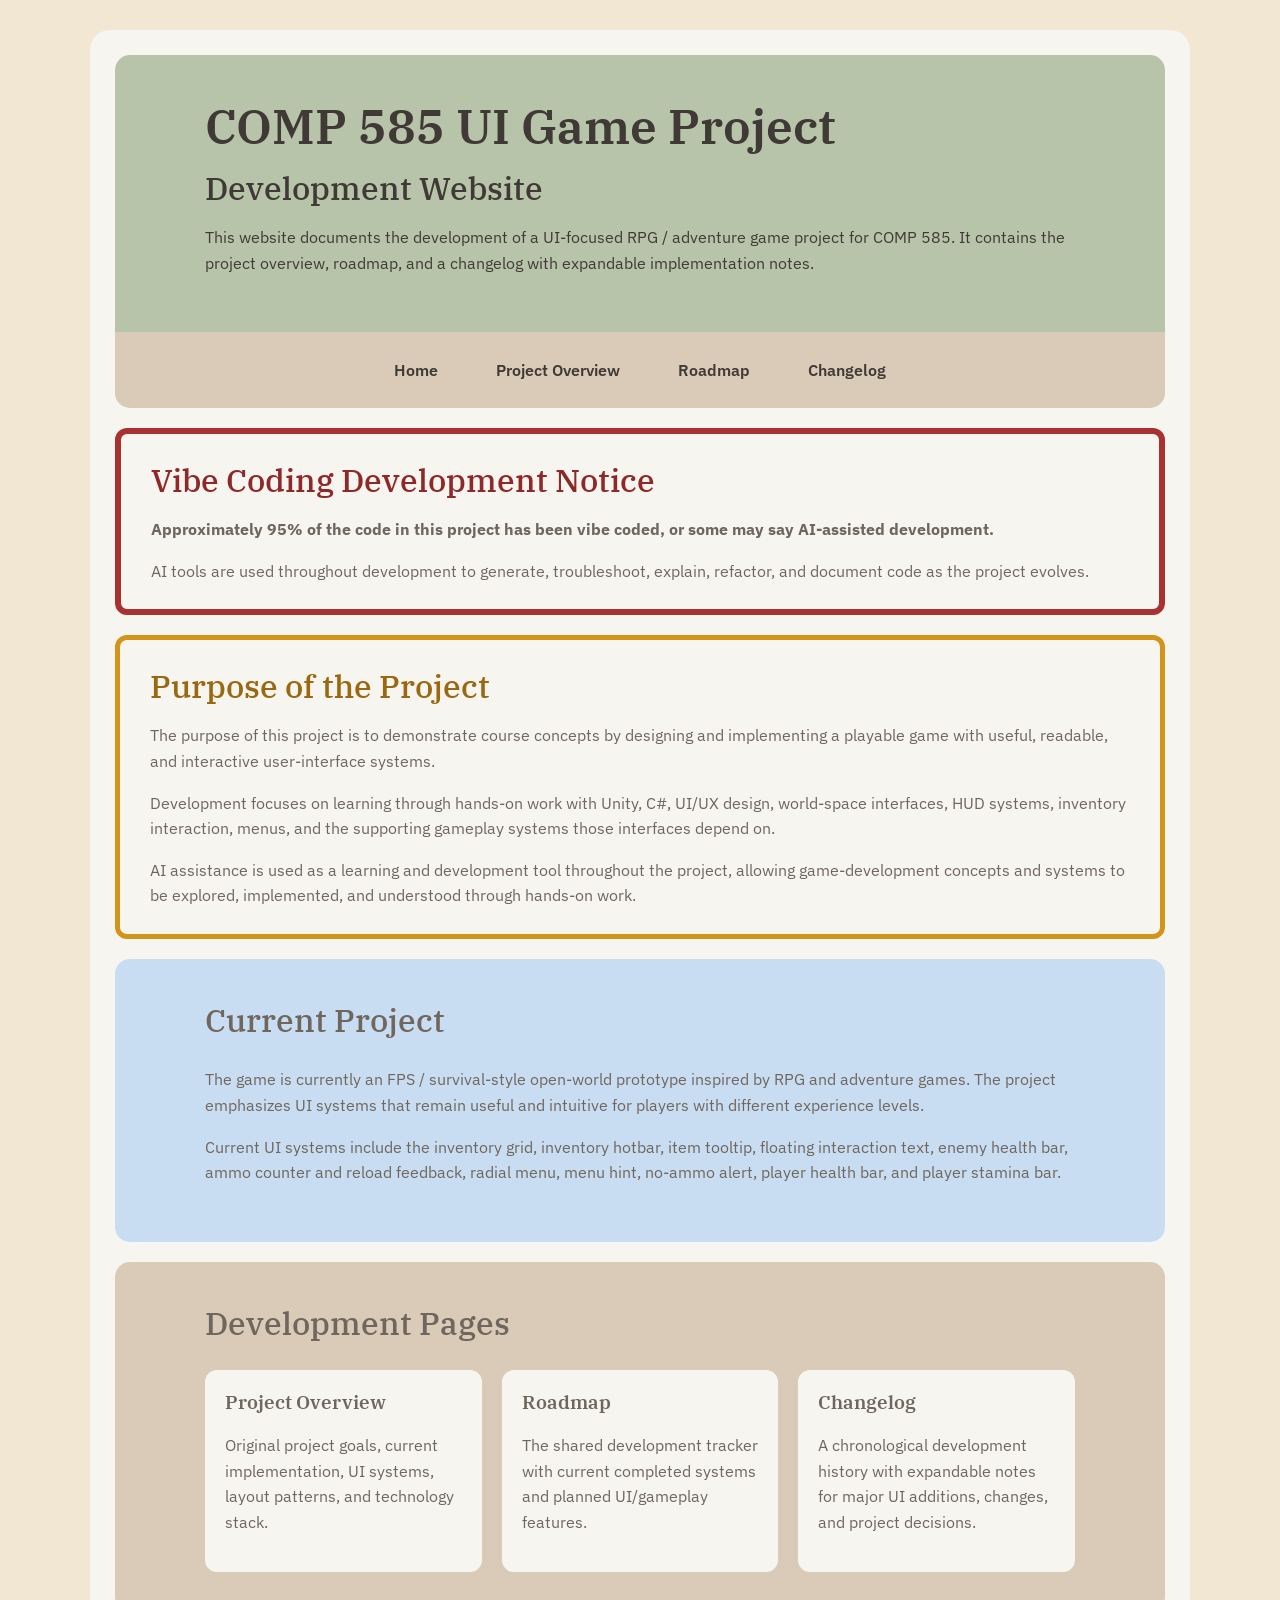
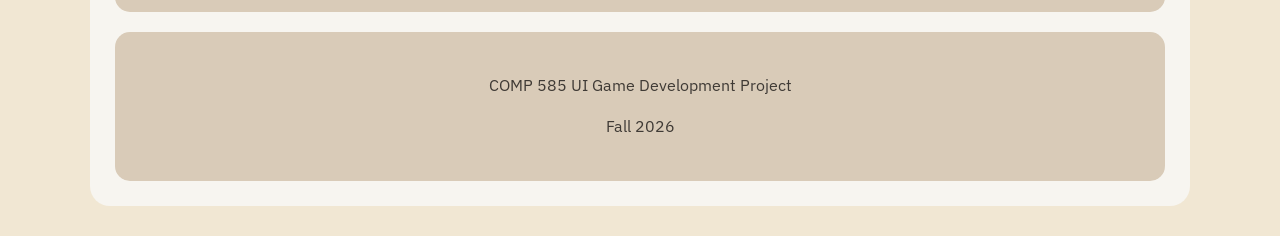
==== index.html @ ec02bbdd "Initial Files Initial Files" ====
<!doctype html>
<html lang="en">

<head>
  <meta charset="UTF-8" />
  <meta name="viewport" content="width=device-width, initial-scale=1.0" />
  <title>COMP 585 UI Game | Development</title>
  <link rel="preconnect" href="https://fonts.googleapis.com" />
  <link rel="preconnect" href="https://fonts.gstatic.com" crossorigin />
  <link
    href="https://fonts.googleapis.com/css2?family=IBM+Plex+Sans:wght@400;600&family=IBM+Plex+Serif:wght@500;600&display=swap"
    rel="stylesheet" />
  <link rel="stylesheet" href="css/styles.css" />
</head>

<body>
  <div class="site-container">
    <header>
      <div class="content-wrap">
        <h1>COMP 585 UI Game Project</h1>
        <h2>Development Website</h2>
        <p>
          This website documents the development of a UI-focused RPG /
          adventure game project for COMP 585. It contains the project
          overview, roadmap, and a changelog with expandable implementation
          notes.
        </p>
      </div>
    </header>

    <nav>
      <a href="index.html">Home</a>
      <a href="project.html">Project Overview</a>
      <a href="roadmap.html">Roadmap</a>
      <a href="changelog.html">Changelog</a>
    </nav>

    <section class="ai-notice">
      <div class="notice-content">
        <h2>Vibe Coding Development Notice</h2>
        <p>
          <strong>
            Approximately 95% of the code in this project has been vibe coded,
            or some may say AI-assisted development.
          </strong>
        </p>
        <p>
          AI tools are used throughout development to generate, troubleshoot,
          explain, refactor, and document code as the project evolves.
        </p>
      </div>
    </section>

    <section class="purpose-notice">
      <div class="notice-content">
        <h2>Purpose of the Project</h2>
        <p>
          The purpose of this project is to demonstrate course concepts by
          designing and implementing a playable game with useful, readable,
          and interactive user-interface systems.
        </p>
        <p>
          Development focuses on learning through hands-on work with Unity,
          C#, UI/UX design, world-space interfaces, HUD systems, inventory
          interaction, menus, and the supporting gameplay systems those
          interfaces depend on.
        </p>
        <p>
          AI assistance is used as a learning and development tool throughout the project, allowing game-development
          concepts and systems to be explored, implemented, and understood through hands-on work.
        </p>
      </div>
    </section>

    <main>
      <section class="welcome">
        <div class="content-wrap">
          <h2>Current Project</h2>
          <p>
            The game is currently an FPS / survival-style open-world prototype
            inspired by RPG and adventure games. The project emphasizes UI
            systems that remain useful and intuitive for players with
            different experience levels.
          </p>
          <p>
            Current UI systems include the inventory grid, inventory hotbar,
            item tooltip, floating interaction text, enemy health bar, ammo
            counter and reload feedback, radial menu, menu hint, no-ammo
            alert, player health bar, and player stamina bar.
          </p>
        </div>
      </section>

      <section class="links-section">
        <div class="content-wrap">
          <h2>Development Pages</h2>
          <div class="page-links">
            <a class="page-card" href="project.html">
              <h3>Project Overview</h3>
              <p>
                Original project goals, current implementation, UI systems,
                layout patterns, and technology stack.
              </p>
            </a>

            <a class="page-card" href="roadmap.html">
              <h3>Roadmap</h3>
              <p>
                The shared development tracker with current completed systems
                and planned UI/gameplay features.
              </p>
            </a>

            <a class="page-card" href="changelog.html">
              <h3>Changelog</h3>
              <p>
                A chronological development history with expandable notes for
                major UI additions, changes, and project decisions.
              </p>
            </a>
          </div>
        </div>
      </section>
    </main>

    <footer>
      <div class="content-wrap">
        <p>COMP 585 UI Game Development Project</p>
        <p>Fall 2026</p>
      </div>
    </footer>
  </div>
</body>

</html>
---- css/styles.css ----
/*
Color Palette

#C9DDF2 - Ocean Blue
#D9CBB8 - Sand
#B8C4A9 - Sage
#C9A89A - Dusty Clay
#F1E7D3 - Cream
#F7F5F0 - Soft Off-White
*/

/* Global styles
------------------------------------ */

html {
  box-sizing: border-box;
}

*,
*:before,
*:after {
  box-sizing: inherit;
}

body {
  margin: 0;
  padding: 30px;

  font-family: "IBM Plex Sans", sans-serif;

  color: #6f665e;
  background: #f1e7d3;
}

.site-container {
  background: #f7f5f0;

  padding: 25px;

  border-radius: 20px;

  max-width: 1100px;

  margin: 0 auto;
}

.content-wrap {
  max-width: 950px;

  margin: 0 auto;

  padding: 40px;

  overflow: hidden;
}

/* Text
------------------------------------ */

h1,
h2,
h3 {
  font-family: "IBM Plex Serif", serif;
}

h1 {
  font-size: 3em;
  font-weight: 600;

  margin-top: 0;
}

h2 {
  font-size: 2em;
  font-weight: 500;

  margin-top: 0;
}

h3 {
  font-weight: 600;
}

p {
  line-height: 1.6;
}

a {
  color: #4f6679;
}

a:hover {
  color: #2f4558;
}

/* Header
------------------------------------ */

header {
  background: #b8c4a9;

  color: #3f3a35;

  border-radius: 15px 15px 0 0;
}

header h1,
header h2 {
  margin-bottom: 10px;
}

/* Development Notices
------------------------------------ */

.ai-notice,
.purpose-notice {
  margin-top: 20px;
  margin-bottom: 20px;

  background: #f7f5f0;

  border-radius: 12px;
}

.notice-content {
  padding: 25px 30px;
}

.notice-content h2 {
  margin-top: 0;
  margin-bottom: 12px;

  color: #3f3a35;
}

.notice-content p:last-child {
  margin-bottom: 0;
}

/* AI-Assisted Development Notice */

.ai-notice {
  border: 6px solid #a83232;
}

.ai-notice h2 {
  color: #8f2929;
}

/* Project Purpose Notice */

.purpose-notice {
  border: 5px solid #d29419;
}

.purpose-notice h2 {
  color: #9a6810;
}

/* Navigation
------------------------------------ */

nav {
  background: #d9cbb8;

  text-align: center;

  padding: 15px;

  margin-bottom: 20px;

  border-radius: 0 0 15px 15px;
}

nav a {
  display: inline-block;

  margin: 5px 15px;

  padding: 8px 12px;

  text-decoration: none;

  font-weight: 600;

  color: #3f3a35;

  border-radius: 8px;
}

nav a:hover {
  background: #f7f5f0;
}

/* Main Sections
------------------------------------ */

section {
  margin-bottom: 20px;

  border-radius: 15px;
}

.welcome {
  background: #c9ddf2;
}

.links-section {
  background: #d9cbb8;
}

/* Collapsible Date Sections
------------------------------------ */

.page-content {
  max-width: 950px;
  margin: 20px auto;
}

.date-entry {
  background: #c9ddf2;

  margin-bottom: 20px;

  border-radius: 15px;

  overflow: hidden;
}

.date-entry summary {
  cursor: pointer;

  padding: 22px 30px;

  font-family: "IBM Plex Serif", serif;

  font-size: 1.6em;

  font-weight: 600;

  color: #3f3a35;

  list-style: none;

  user-select: none;
}

.date-entry summary::-webkit-details-marker {
  display: none;
}

.date-entry summary::after {
  content: "+";

  float: right;

  font-family: "IBM Plex Sans", sans-serif;

  font-size: 1.2em;

  font-weight: 600;
}

.date-entry[open] summary::after {
  content: "−";
}

.date-entry summary:hover {
  background: rgba(255, 255, 255, 0.25);
}

.date-description {
  display: block;

  margin-top: 5px;

  font-family: "IBM Plex Sans", sans-serif;

  font-size: 0.55em;

  font-weight: 400;

  color: #6f665e;
}

.date-content {
  padding: 0 30px 30px;
}

/* Documentation Feature Sections
------------------------------------ */

.feature {
  background: #f7f5f0;

  padding: 25px;

  margin-top: 20px;

  border-radius: 12px;
}

.feature:first-child {
  margin-top: 0;
}

.feature h3 {
  margin-top: 0;

  color: #3f3a35;
}

/* Changelog
------------------------------------ */

.change-list {
  background: #f7f5f0;

  padding: 25px 25px 25px 45px;

  border-radius: 12px;

  line-height: 1.7;
}

.change-list li {
  margin-bottom: 12px;
}

.change-list li:last-child {
  margin-bottom: 0;
}

/* Homepage Cards
------------------------------------ */

.page-links {
  display: flex;

  gap: 20px;

  flex-wrap: wrap;
}

.page-card {
  flex: 1;

  min-width: 220px;

  padding: 20px;

  background: #f7f5f0;

  border-radius: 12px;

  text-decoration: none;

  color: #6f665e;

  transition:
    transform 0.15s ease,
    box-shadow 0.15s ease;
}

.page-card:hover {
  transform: translateY(-3px);

  box-shadow: 0 5px 12px rgba(0, 0, 0, 0.12);
}

.page-card h3 {
  margin-top: 0;
}

/* Changelog
------------------------------------ */

.changelog {
  background: #c9ddf2;
}

.change-list {
  line-height: 1.7;
}

.change-list li {
  margin-bottom: 12px;
}

/* Documentation
------------------------------------ */

.documentation-cycle {
  background: #c9ddf2;
}

.feature {
  background: #f7f5f0;

  padding: 25px;

  margin-top: 20px;

  border-radius: 12px;
}

.feature h3 {
  margin-top: 0;

  font-size: 1.4em;

  color: #3f3a35;
}

/* Project Overview
------------------------------------ */

.project-section {
  background: #c9ddf2;
}

.project-section.alternate {
  background: #d9cbb8;
}

.project-section ul {
  line-height: 1.8;
}

/* Roadmap
------------------------------------ */

.roadmap-entry {
  margin-bottom: 20px;

  border-radius: 15px;

  overflow: hidden;
}

.roadmap-entry summary {
  cursor: pointer;

  padding: 22px 30px;

  font-family: "IBM Plex Serif", serif;

  font-size: 1.6em;

  font-weight: 600;

  color: #3f3a35;

  list-style: none;

  user-select: none;
}

.roadmap-entry summary::-webkit-details-marker {
  display: none;
}

.roadmap-entry summary::after {
  content: "+";

  float: right;

  font-family: "IBM Plex Sans", sans-serif;

  font-size: 1.2em;
}

.roadmap-entry[open] summary::after {
  content: "−";
}

.roadmap-entry summary:hover {
  background: rgba(255, 255, 255, 0.25);
}

.roadmap-content {
  padding: 0 30px 30px;
}

.roadmap-item {
  background: #f7f5f0;

  padding: 20px 25px;

  margin-top: 15px;

  border-radius: 12px;
}

.roadmap-item:first-child {
  margin-top: 0;
}

.roadmap-item h3 {
  margin-top: 0;

  margin-bottom: 8px;

  color: #3f3a35;
}

.roadmap-item p {
  margin-bottom: 0;
}

/* Roadmap Categories */

.completed-entry {
  background: #b8c4a9;
}

.progress-entry {
  background: #c9ddf2;
}

.priority-entry {
  background: #d9cbb8;
}

.backlog-entry {
  background: #c9ddf2;
}

.future-entry {
  background: #c9a89a;
}

/* Footer
------------------------------------ */

footer {
  background: #d9cbb8;

  color: #3f3a35;

  text-align: center;

  border-radius: 15px;

  margin-bottom: 0;
}

footer .content-wrap {
  padding-top: 25px;
  padding-bottom: 25px;
}

/* Responsive Layout
------------------------------------ */

@media screen and (max-width: 700px) {
  body {
    padding: 10px;
  }

  .site-container {
    padding: 12px;
  }

  .content-wrap {
    padding: 25px;
  }

  h1 {
    font-size: 2.2em;
  }

  h2 {
    font-size: 1.6em;
  }

  nav a {
    display: block;

    margin: 5px 0;
  }

  .page-links {
    display: block;
  }

  .page-card {
    display: block;

    margin-bottom: 15px;
  }
}
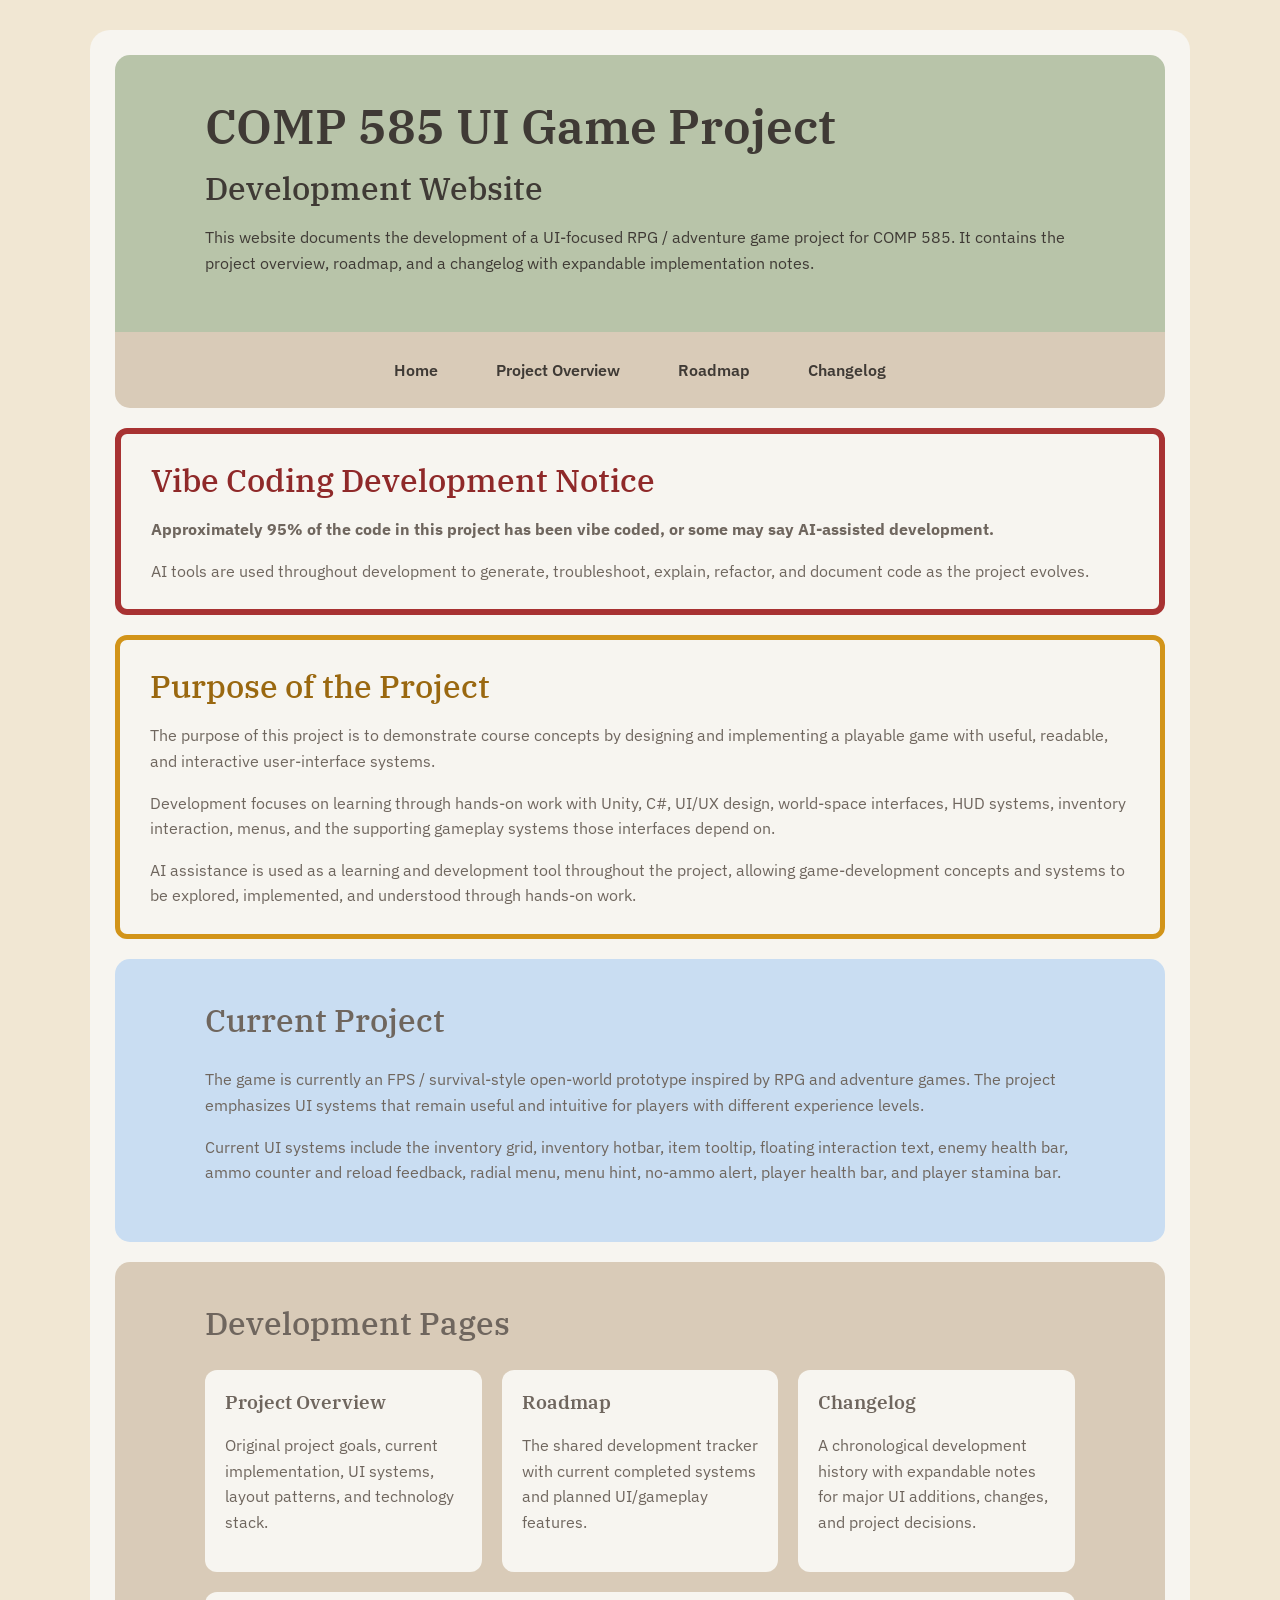
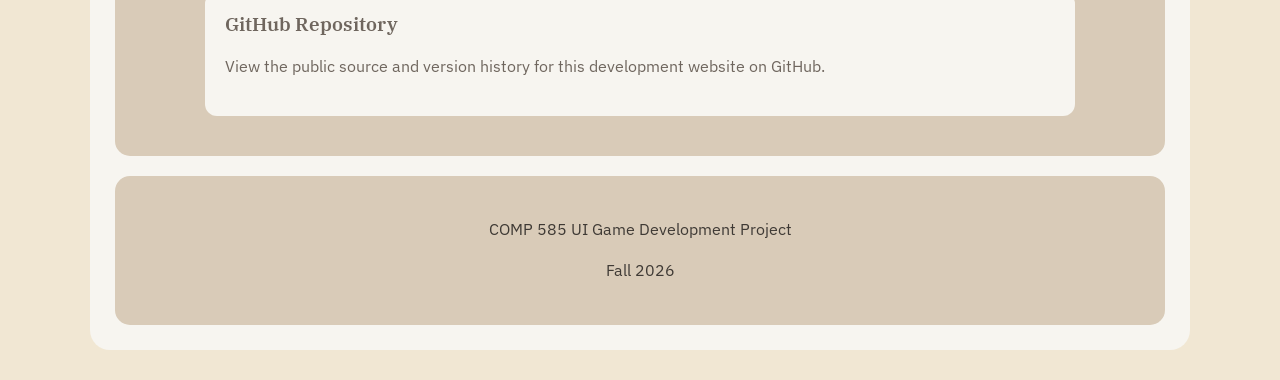
==== commit 9cb83171: "Add GitHub repository card to homepage" ====
--- a/index.html
+++ b/index.html
@@ -118,6 +118,19 @@
                 major UI additions, changes, and project decisions.
               </p>
             </a>
+
+            <a
+              class="page-card"
+              href="https://github.com/tklassy/Comp585UIGameWebpage"
+              target="_blank"
+              rel="noopener noreferrer"
+            >
+              <h3>GitHub Repository</h3>
+              <p>
+                View the public source and version history for this development
+                website on GitHub.
+              </p>
+            </a>
           </div>
         </div>
       </section>
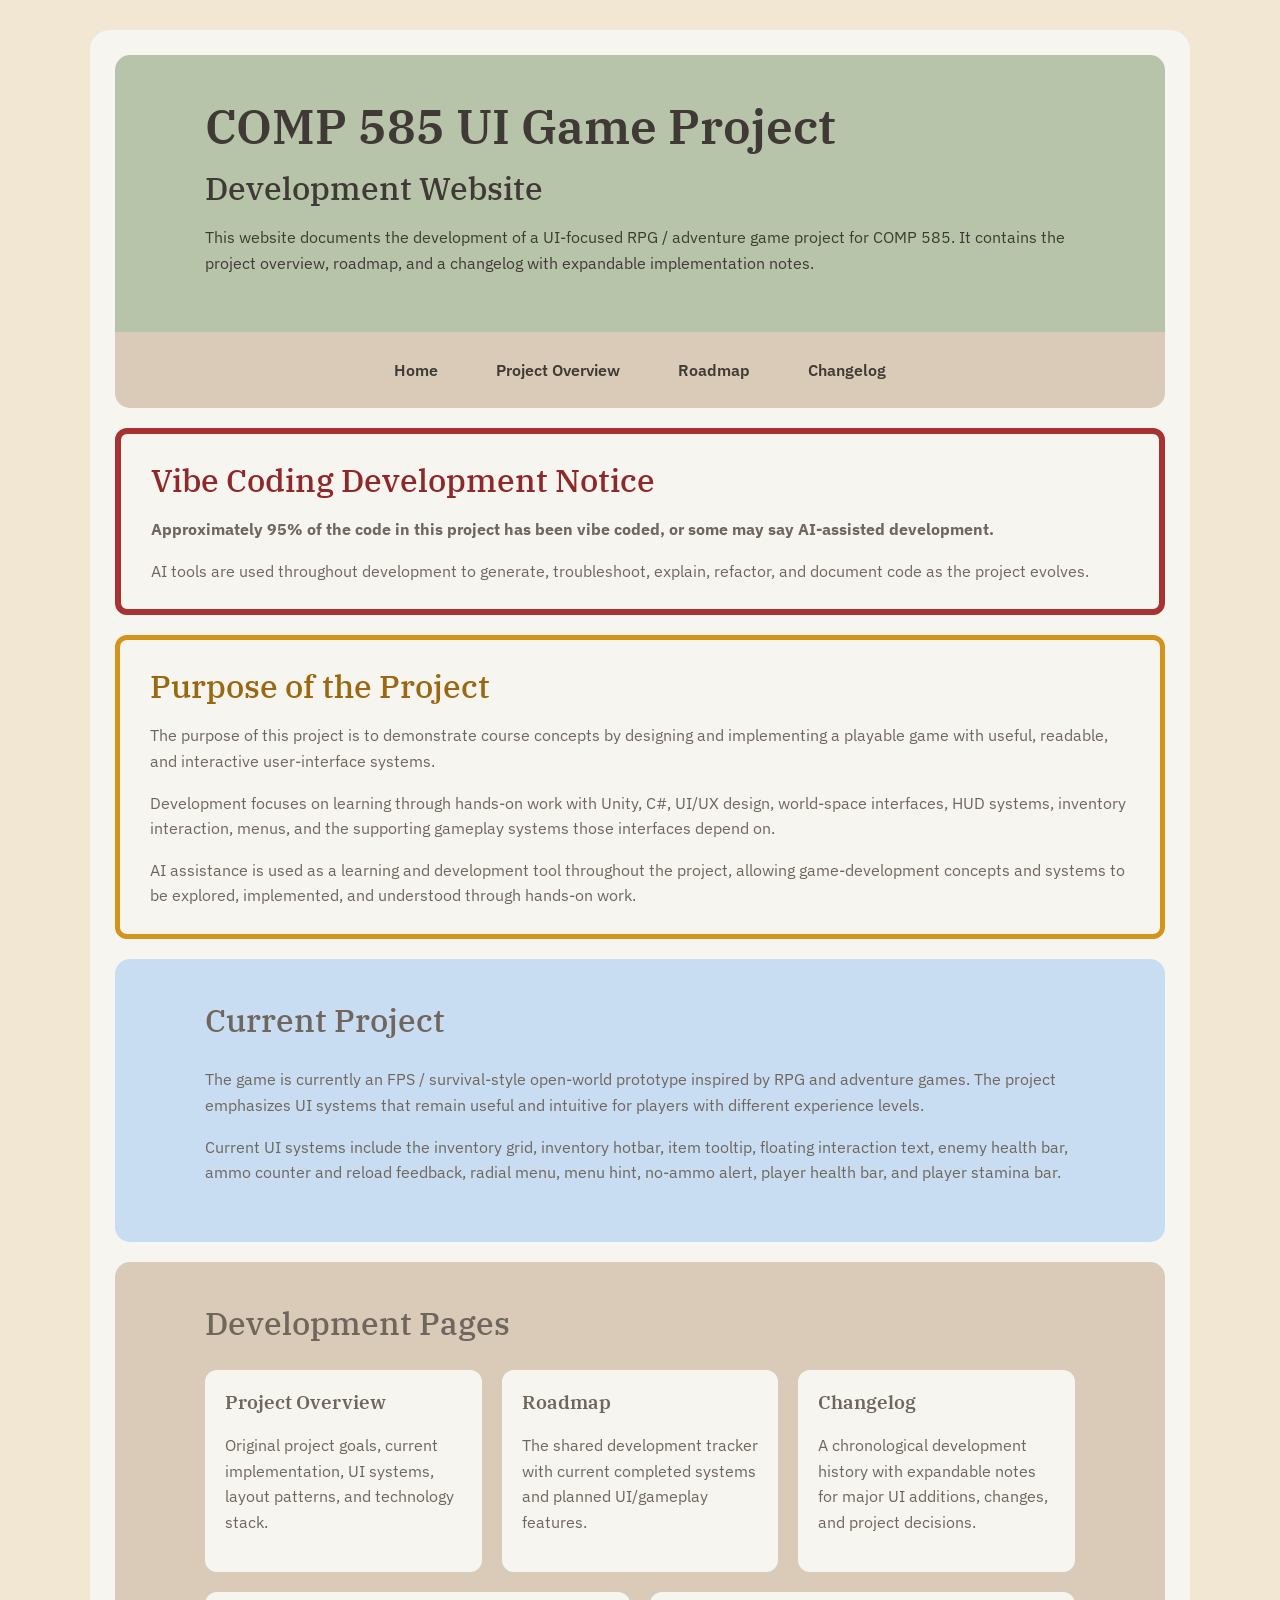
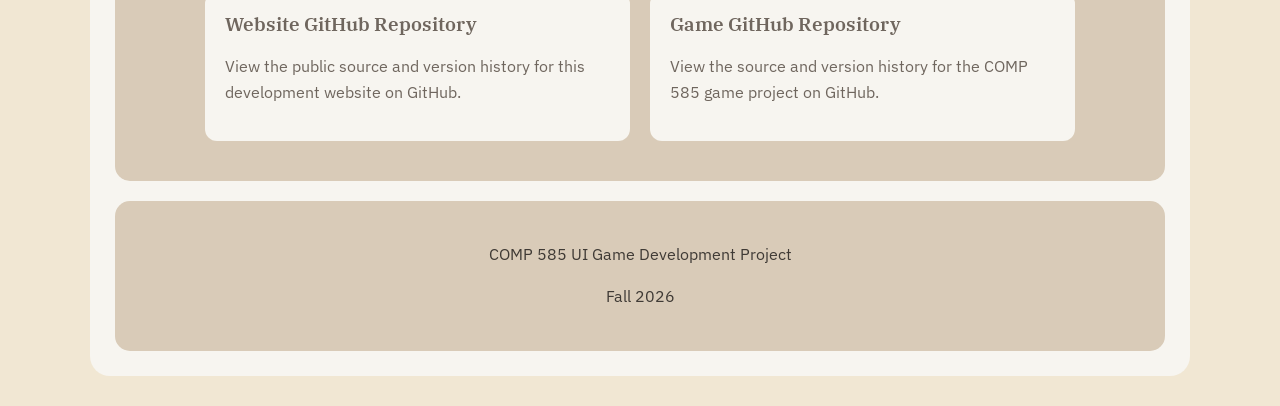
==== commit 5c4c0ff3: "Add separate website and game repository cards" ====
--- a/index.html
+++ b/index.html
@@ -125,10 +125,23 @@
               target="_blank"
               rel="noopener noreferrer"
             >
-              <h3>GitHub Repository</h3>
+              <h3>Website GitHub Repository</h3>
               <p>
                 View the public source and version history for this development
                 website on GitHub.
+              </p>
+            </a>
+
+            <a
+              class="page-card"
+              href="https://github.com/maxisawesome32/COMP585Game"
+              target="_blank"
+              rel="noopener noreferrer"
+            >
+              <h3>Game GitHub Repository</h3>
+              <p>
+                View the source and version history for the COMP 585 game
+                project on GitHub.
               </p>
             </a>
           </div>
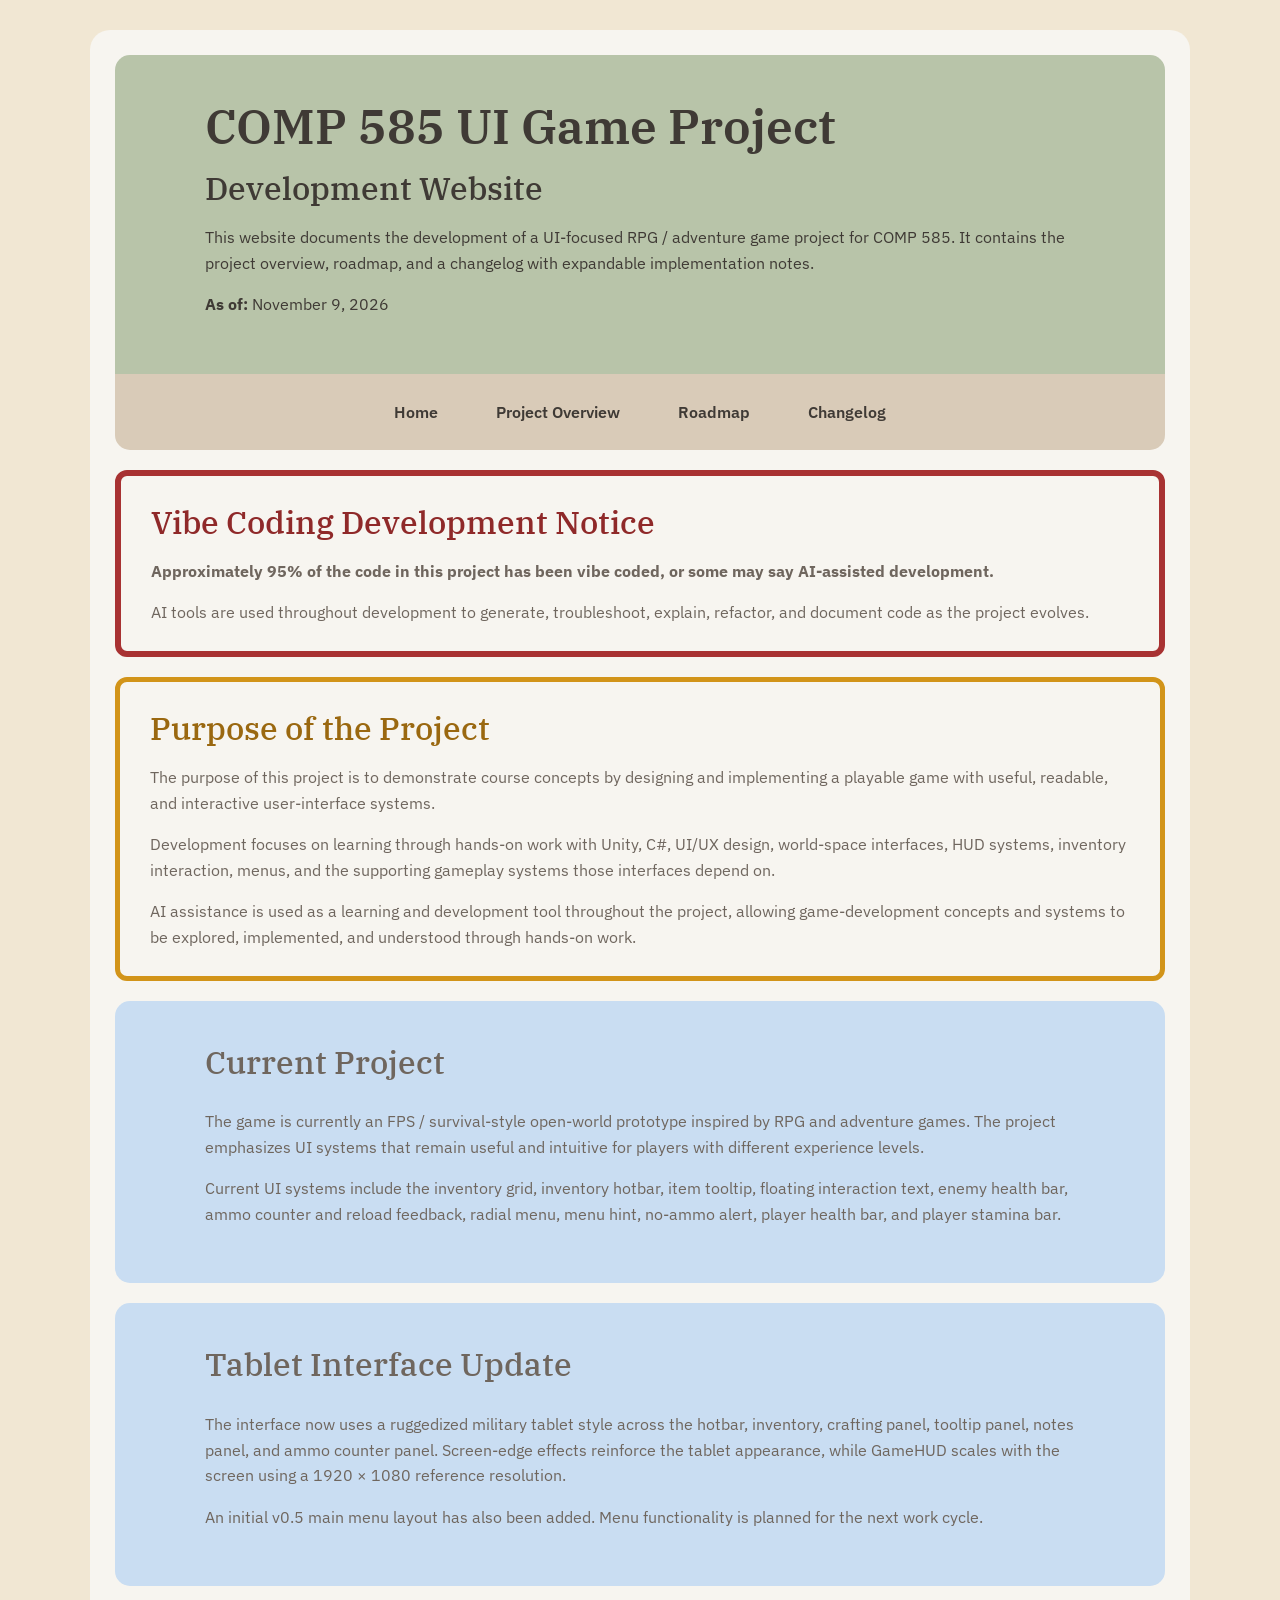
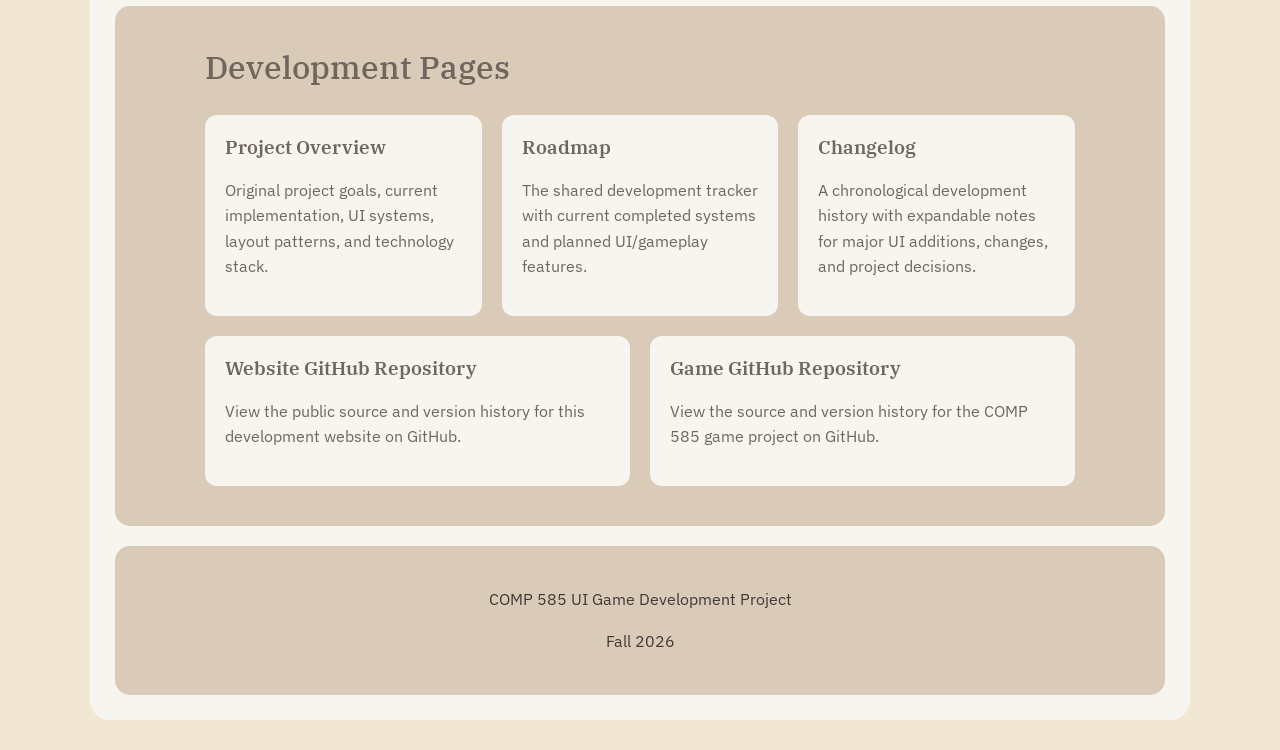
==== commit 7596e379: "Publish November 9 UI updates, contributor credits, dates, and dropdown fixes" ====
--- a/index.html
+++ b/index.html
@@ -25,8 +25,9 @@
           overview, roadmap, and a changelog with expandable implementation
           notes.
         </p>
-      </div>
-    </header>
+          <p class="as-of-date"><strong>As of:</strong> November 9, 2026</p>
+        </div>
+      </header>
 
     <nav>
       <a href="index.html">Home</a>
@@ -88,6 +89,14 @@
             counter and reload feedback, radial menu, menu hint, no-ammo
             alert, player health bar, and player stamina bar.
           </p>
+        </div>
+      </section>
+
+      <section class="project-section">
+        <div class="content-wrap">
+          <h2>Tablet Interface Update</h2>
+          <p>The interface now uses a ruggedized military tablet style across the hotbar, inventory, crafting panel, tooltip panel, notes panel, and ammo counter panel. Screen-edge effects reinforce the tablet appearance, while GameHUD scales with the screen using a 1920 × 1080 reference resolution.</p>
+          <p>An initial v0.5 main menu layout has also been added. Menu functionality is planned for the next work cycle.</p>
         </div>
       </section>
 
